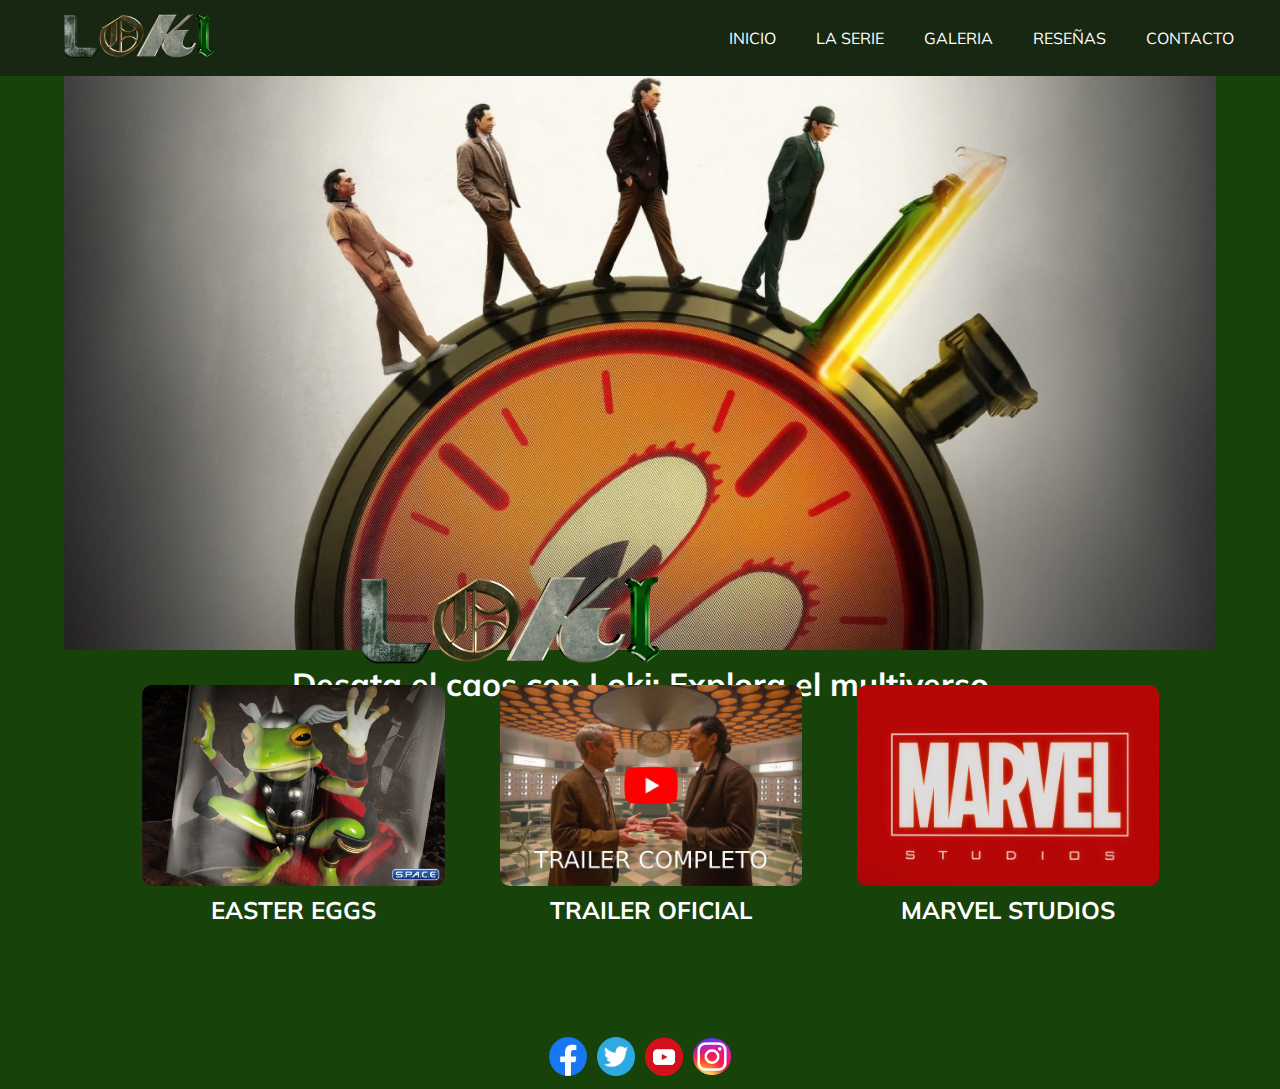
==== index.html @ 71df481e "loki pagina" ====
<!DOCTYPE html>
<html lang="es">
    <head>
        <meta charset="UTF-8">
        <meta name="viewport" content="width=device-width, initial-scale=1.0">
        <link rel="stylesheet" href="css/estilos.css">
        <title> Loki - La serie. </title>
    </head>
    <body>
        <header>
            <div>
                <a href="index.html"><img src="imagenes/galeria/logo loki.png" alt="Logo Loki"></a>
            </div>
            <a href="javascript:void(0);" class="icon" onclick="myFunction()"><i class="fa fa-bars"></i></a>
            <nav id="menu_bar" class="">
                <ul class="horizontal">
                        <li><a href="index.html">INICIO</a></li>
                        <li>
                            <a href="#">LA SERIE</a>
                            <ul class="vertical">
                                <li><a href="personajes.html">PERSONAJES</a></li>
                                <li><a href="temporadas.html">TEMPORADAS</a></li>
                            </ul>
                        </li>       
                        <li><a href="galeria.html">GALERIA</a></li>
                        <li><a href="reseñas.html">RESEÑAS</a></li>
                        <li><a href="contacto.html">CONTACTO</a></li>
                </ul>
            </nav>  
        </header>
        <section>
            <article class="principal">
                <div>
                    <img id="logo" src="imagenes/galeria/logo loki.png" alt="Logo Loki">
                    <h1>Desata el caos con Loki: Explora el multiverso</h1>
                </div>
                </article>
            <article class="secundario">
                <div>
                    <img src="imagenes/galeria/throg.jpg" alt="Throg">
                    <h2>EASTER EGGS</h2>
                </div>
                <div>
                    <a href="https://www.youtube.com/watch?v=KcBStos46EM"><img src="imagenes/galeria/trailer.jpg" alt="Throg">
                    <h2>TRAILER OFICIAL</h2>
                    </a>
                </div>
                <div>
                    <a href="https://www.marvel.com/movies"><img src="imagenes/galeria/Marvel Studios.jpg" alt="MARVEL STUDIOS">
                    <h2>MARVEL STUDIOS</h2>
                    </a>
                </div>
            </article>        
        </section>
        <footer>
            <a href="#"><img src="imagenes/redes/facebook.png" alt="Facebook"></a>
            <a href="#"><img src="imagenes/redes/twitter.png" alt="Twitter"></a>
            <a href="#"><img src="imagenes/redes/youtube.png" alt="Youtube"></a>
            <a href="#"><img src="imagenes/redes/instagram.png" alt="Instagram"></a>
        </footer>
        <script type="text/javascript">
            function myFunction() {
              var x = document.getElementById("menu_bar");
              if (x.className === "") {
                x.className += "responsive";
              } else {
                x.className = "";
              }
            }
        </script>
    </body>     
</html>
---- css/estilos.css ----
@import url('https://fonts.googleapis.com/css?family=Muli&display=swap');
* {
	padding: 0px;
	margin: 0px;
	box-sizing: border-box;
}
body{
	color: black;
	font-family: 'Muli', sans-serif;
	
}
header{
	padding-top: 1%;
	padding-right: 2%;
	padding-bottom: 1%;
	padding-left: 5%;
	display: flex;
	justify-content: space-between;
	background-color: #172711;
	position: fixed;
	width: 100%;
	z-index: 20;
}

header div img {
	max-width: 50%;

}

.horizontal {
	list-style: none;
	display: flex;
	justify-content: space-around;
}

.horizontal > li > a{
	display: block;
	color: white;
	text-decoration: none;
	padding: 15px 20px;
}
.horizontal > li:hover{
	background-color: #174209;
}
.vertical {
	position: absolute;
	display: none;
	list-style: none;
	width: 200px;
	background-color: #174209;
}
.horizontal li:hover .vertical{
	display: block;
}
.vertical li:hover{
	background-color: black;
}
.vertical li a{
	display: block;
	color: white;
	padding: 15px 15px 15px 20px;
	text-decoration: none;
}

section  {
	
	background-color: #174209;
	padding-left: 5%;
	padding-right: 5%;
	padding-bottom: 5%;
	padding-top: 0%;
	width: 100%;
}


.principal{
	width: 100%;
	height: 650px;
	background-image: url(../imagenes/galeria/loki_minutes.jpg);
	background-size:cover;
	background-repeat: no-repeat;
	display: flex;
	justify-content:center;
	align-items: center;
	color: #ffffff;
	text-align: center;
}



.principal div #logo {

	display: flex;
	margin-top: 90%;
	margin-left: 10%;
	justify-content: center;
}


footer{
	display: flex;
	justify-content: center;
	align-items: center;
	height: 60px;
	background-color: #174209;

}
footer img{
	max-width: 3rem;
	width: 100%;
	height: auto;
	margin-right: .5%;
	padding: 10%;
	
}

.secundario{
	
	padding-left: 3%;
	padding-top: 3%;
	padding-bottom: 3%;
	padding-right: 3%;
	display: flex;
	justify-content: center;
}
.secundario div {
	display: inline;
	width: 33%;
	padding-left: 2%;
	text-align: center;
	
	}

.secundario div img {
	width: 90%;
	border-radius: 10px;
	
}

.secundario div a{
	color: white;
	text-decoration: none;
}
.secundario div h2 {
	margin: 5px;
	color: white;
}



* {
  box-sizing: border-box;
}

#titulopers {

  font-family: 'Muli', sans-serif;
  align-items: center;
  justify-content: center;
  margin: 0;
  background-color: #174209;
  text-align: center;
  color: #fff;
  padding-top: 8%;
  padding-bottom: 0%;
}
.cards {
  font-family: 'Muli', sans-serif;
  display: flex;
  align-items: center;
  justify-content: center;
  height: 100vh;
  overflow: hidden;
  margin: 0;
  background-color: #174209;
}

.container {
  display: flex;
  width: 90vw;
}

.panel {
  background-size: cover;
  background-position: center;
  background-repeat: no-repeat;
  height: 80vh;
  border-radius: 50px;
  color: #fff;
  cursor: pointer;
  flex: 0.5;
  margin: 10px;
  position: relative;
  -webkit-transition: all 700ms ease-in;
}

.panel h3 {
  font-size: 13px;
  position: absolute;
  bottom: 20px;
  left: 20px;
  margin: 0;
  opacity: 0;
}

.panel.active {
  flex: 5;
}

.panel.active h3 {
  opacity: 1;
  transition: opacity 0.3s ease-in 0.4s;
}

@media (max-width: 480px) {

header {
	position: sticky;
}
.container {
    width: 100vw;
  }
  header div, header a {
	flex: 1 0 50%;
}

header div img {
    max-width: 50%;
    padding-top: 2%;
}
header nav {
	flex-basis: 100%;

}

.icon {
	display: block;
	padding-right: 0.6rem;
	text-align: right;
}
nav ul {
	display: none;
}
nav.responsive ul {
	display: block;
}
nav.responsive ul li {
	display: block;
	text-align: center;
	padding: 0.5rem;
}
nav.responsive ul li a {
	padding-right: 0;
}
section{
	max-width: 480px;
	width: 100%;
	margin-left: auto;
	margin-right: auto;
}
.principal{
	height: 250px;
	padding: 10%;
}

.principal div{
	height: 598px;

}
.principal div img {
	height: 46px;
	padding-left: 19%;
}
.secundario{
	margin-top: 1%;
	display: block;
}
.secundario div{
	display: block;
	margin-right: auto;
	margin-left: auto;
	width: 90%;
	height: 253px;
	margin-top: 5%;
}
.secundario div a img{
	margin-bottom: 1rem;
}
h2{
	font-size: 1rem;
}
h4{
	font-size: 1rem;
}
footer{
	height: 80px;
	justify-content: center;
}
footer img{
	max-width: 3rem;
}
 
}
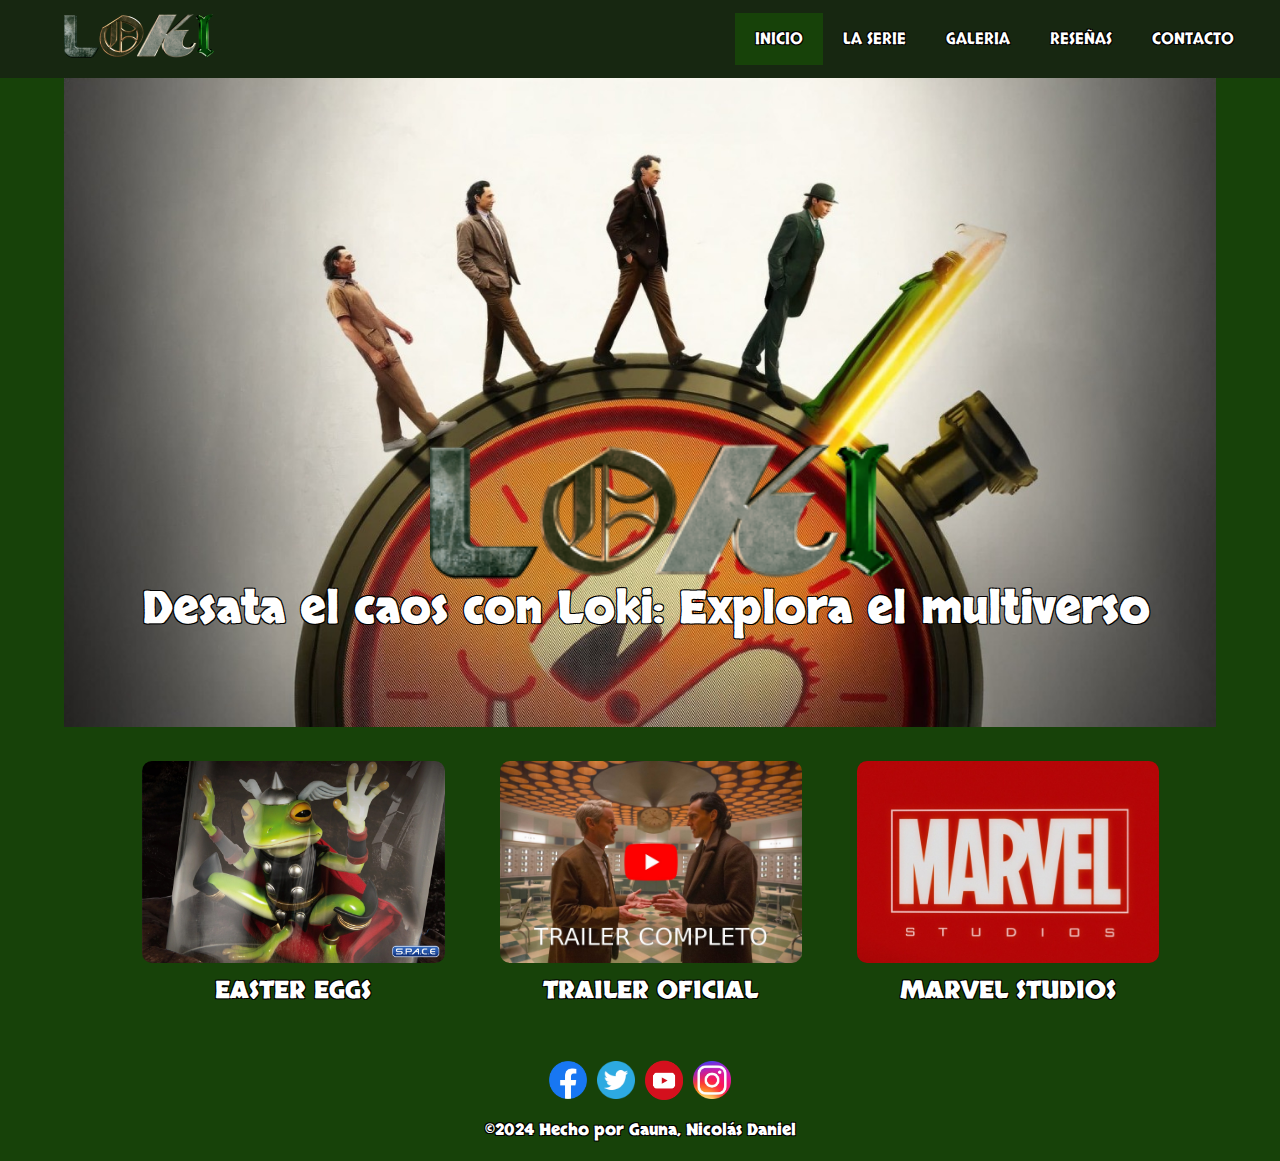
==== commit ffe2de21: "Galeria terminada, arreglo de footer" ====
--- a/index.html
+++ b/index.html
@@ -1,6 +1,9 @@
 <!DOCTYPE html>
 <html lang="es">
     <head>
+        <link rel="preconnect" href="https://fonts.googleapis.com">
+        <link rel="preconnect" href="https://fonts.gstatic.com" crossorigin>
+        <link href="https://fonts.googleapis.com/css2?family=Skranji:wght@400;700&display=swap" rel="stylesheet">
         <meta charset="UTF-8">
         <meta name="viewport" content="width=device-width, initial-scale=1.0">
         <link rel="stylesheet" href="css/estilos.css">
@@ -14,10 +17,11 @@
             <a href="javascript:void(0);" class="icon" onclick="myFunction()"><i class="fa fa-bars"></i></a>
             <nav id="menu_bar" class="">
                 <ul class="horizontal">
-                        <li><a href="index.html">INICIO</a></li>
+                        <li><a style="background-color: #174209" href="index.html">INICIO</a></li>
                         <li>
                             <a href="#">LA SERIE</a>
                             <ul class="vertical">
+                                <li><a href="historia.html">HISTORIA</a></li>
                                 <li><a href="personajes.html">PERSONAJES</a></li>
                                 <li><a href="temporadas.html">TEMPORADAS</a></li>
                             </ul>
@@ -26,13 +30,13 @@
                         <li><a href="reseñas.html">RESEÑAS</a></li>
                         <li><a href="contacto.html">CONTACTO</a></li>
                 </ul>
-            </nav>  
+              </nav>  
         </header>
         <section>
             <article class="principal">
                 <div>
                     <img id="logo" src="imagenes/galeria/logo loki.png" alt="Logo Loki">
-                    <h1>Desata el caos con Loki: Explora el multiverso</h1>
+                    <h1 id="tituloinicio">Desata el caos con Loki: Explora el multiverso</h1>
                 </div>
                 </article>
             <article class="secundario">
@@ -53,10 +57,15 @@
             </article>        
         </section>
         <footer>
-            <a href="#"><img src="imagenes/redes/facebook.png" alt="Facebook"></a>
-            <a href="#"><img src="imagenes/redes/twitter.png" alt="Twitter"></a>
-            <a href="#"><img src="imagenes/redes/youtube.png" alt="Youtube"></a>
-            <a href="#"><img src="imagenes/redes/instagram.png" alt="Instagram"></a>
+            <div class="redes">
+                <a href="#"><img src="imagenes/redes/facebook.png" alt="Facebook"></a>
+                <a href="#"><img src="imagenes/redes/twitter.png" alt="Twitter"></a>
+                <a href="#"><img src="imagenes/redes/youtube.png" alt="Youtube"></a>
+                <a href="#"><img src="imagenes/redes/instagram.png" alt="Instagram"></a>
+            </div>
+            <div class="copy">
+                <h4>©2024 Hecho por Gauna, Nicolás Daniel</h4>
+            </div>
         </footer>
         <script type="text/javascript">
             function myFunction() {
--- a/css/estilos.css
+++ b/css/estilos.css
@@ -1,15 +1,22 @@
 
 @import url('https://fonts.googleapis.com/css?family=Muli&display=swap');
+@import url('https://fonts.googleapis.com/css2?family=Skranji:wght@400;700&display=swap');
 * {
 	padding: 0px;
 	margin: 0px;
 	box-sizing: border-box;
 }
 body{
-	color: black;
-	font-family: 'Muli', sans-serif;
-	
-}
+	
+	font-family: "Skranji", system-ui;
+	text-shadow: 
+        -1px -1px 0 #000,  
+         1px -1px 0 #000,
+        -1px  1px 0 #000,
+         1px  1px 0 #000; /* Sombra negra */
+	background-color: #174209;
+	
+	}
 header{
 	padding-top: 1%;
 	padding-right: 2%;
@@ -48,13 +55,13 @@
 	display: none;
 	list-style: none;
 	width: 200px;
-	background-color: #174209;
+	background-color: black;
 }
 .horizontal li:hover .vertical{
 	display: block;
 }
 .vertical li:hover{
-	background-color: black;
+	background-color:#174209;
 }
 .vertical li a{
 	display: block;
@@ -69,8 +76,9 @@
 	padding-left: 5%;
 	padding-right: 5%;
 	padding-bottom: 5%;
-	padding-top: 0%;
-	width: 100%;
+	padding-top: 6%;
+	width: 100%;
+	height: 1060px;
 }
 
 
@@ -87,22 +95,28 @@
 	text-align: center;
 }
 
-
+.principal div{
+	width: 100%;
+	padding: 2%;
+}
 
 .principal div #logo {
-
-	display: flex;
-	margin-top: 90%;
-	margin-left: 10%;
-	justify-content: center;
+	
+	display: flex;
+    margin-top: 70%;
+    margin-bottom: -3%;
+    margin-left: 31%;
+    justify-content: center;
+    height: 139px;
 }
 
 
 footer{
-	display: flex;
-	justify-content: center;
-	align-items: center;
-	height: 60px;
+	display: contents;
+    align-items: start;
+    justify-content: center;
+    height: 350px;
+    width: 100%;
 	background-color: #174209;
 
 }
@@ -112,6 +126,26 @@
 	height: auto;
 	margin-right: .5%;
 	padding: 10%;
+}
+
+footer .redes{
+
+	display: flex;
+    justify-content: center;
+    align-items: center;
+    height: 46px;
+	background-color: #174209;
+	
+}
+
+footer .copy{
+
+	display: flex;
+    align-items: center;
+    justify-content: center;
+    height: 3rem;
+	background-color:#174209;
+	color: #fff;
 	
 }
 
@@ -155,18 +189,18 @@
 
 #titulopers {
 
-  font-family: 'Muli', sans-serif;
+  font-family: "Skranji", system-ui;
   align-items: center;
   justify-content: center;
   margin: 0;
   background-color: #174209;
   text-align: center;
   color: #fff;
-  padding-top: 8%;
+  padding-top: 5%;
   padding-bottom: 0%;
 }
 .cards {
-  font-family: 'Muli', sans-serif;
+  font-family: "Skranji", system-ui;
   display: flex;
   align-items: center;
   justify-content: center;
@@ -213,6 +247,44 @@
   transition: opacity 0.3s ease-in 0.4s;
 }
 
+.galeria{
+
+	
+	background-color: #172711;
+	margin-top: 3%;
+	display: grid;
+	grid-template-columns: repeat(4, 1fr);
+	gap: 1em;
+	padding: 1em;
+	border-radius: 10px;
+
+}
+
+.example-image-link img {
+
+	width: 100%;
+	border-radius: 10px;
+	height: 150px;
+}
+
+h1 {
+	font-family: "Skranji", system-ui;
+	align-items: center;
+	justify-content: center;
+	margin: 0;
+	text-align: center;
+	color: #fff;
+	padding-top: 3%;
+	padding-bottom: 0%;
+	font-size: 34px;
+}
+
+#tituloinicio {
+
+	padding-left: 1%;
+    font-size: 45px;
+    padding-bottom: 45%;
+}
 @media (max-width: 480px) {
 
 header {
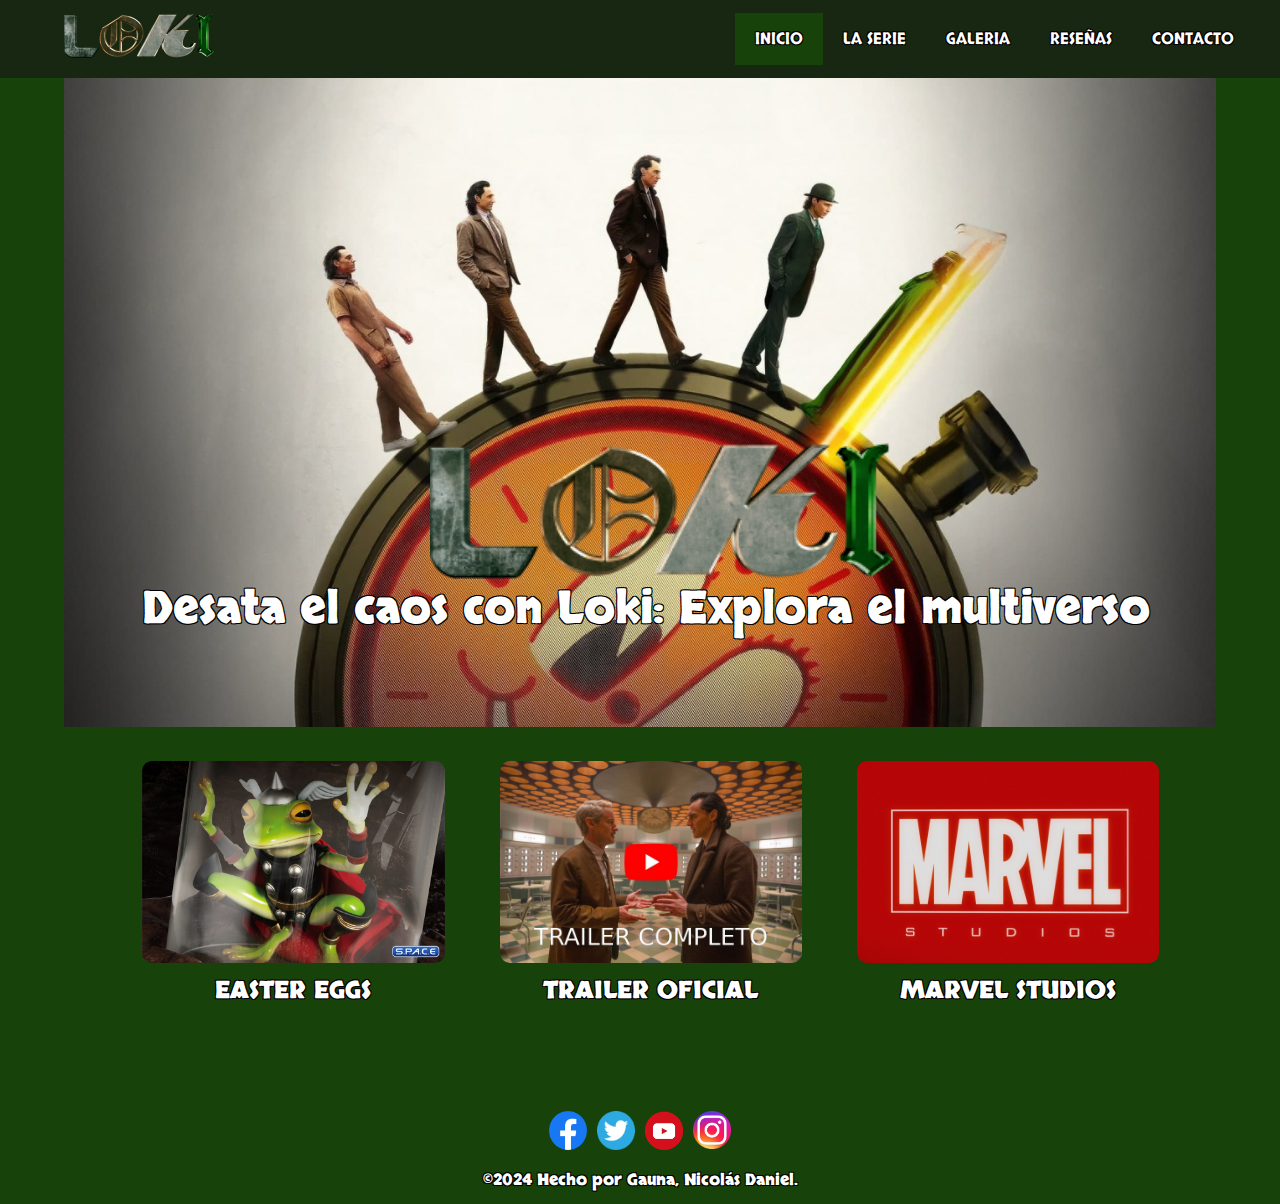
==== commit 2321ac26: "pagina historia" ====
--- a/index.html
+++ b/index.html
@@ -64,7 +64,7 @@
                 <a href="#"><img src="imagenes/redes/instagram.png" alt="Instagram"></a>
             </div>
             <div class="copy">
-                <h4>©2024 Hecho por Gauna, Nicolás Daniel</h4>
+                <h4>©2024 Hecho por Gauna, Nicolás Daniel.</h4>
             </div>
         </footer>
         <script type="text/javascript">
--- a/css/estilos.css
+++ b/css/estilos.css
@@ -15,7 +15,7 @@
         -1px  1px 0 #000,
          1px  1px 0 #000; /* Sombra negra */
 	background-color: #174209;
-	
+	color: #fff;
 	}
 header{
 	padding-top: 1%;
@@ -78,7 +78,7 @@
 	padding-bottom: 5%;
 	padding-top: 6%;
 	width: 100%;
-	height: 1060px;
+	
 }
 
 
@@ -128,6 +128,9 @@
 	padding: 10%;
 }
 
+footer img:hover {
+	transform: scale(1.05);
+}
 footer .redes{
 
 	display: flex;
@@ -172,6 +175,10 @@
 	
 }
 
+.secundario div img:hover{
+	transform: scale(1.05);
+}
+
 .secundario div a{
 	color: white;
 	text-decoration: none;
@@ -181,8 +188,20 @@
 	color: white;
 }
 
-
-
+.secundario div.parrafo {
+	display: inline;
+	width: 50%;
+	padding-left: 2%;
+	text-align:justify;
+	
+	}
+.secundario div.imaghist {
+	display: inline;
+	width: 50%;
+	padding-left: 2%;
+	text-align: center;
+	
+	}
 * {
   box-sizing: border-box;
 }
@@ -208,6 +227,7 @@
   overflow: hidden;
   margin: 0;
   background-color: #174209;
+  padding-top: 0%;
 }
 
 .container {
@@ -267,6 +287,11 @@
 	height: 150px;
 }
 
+.example-image-link:hover {
+
+	transform: scale(1.05);
+}
+
 h1 {
 	font-family: "Skranji", system-ui;
 	align-items: center;
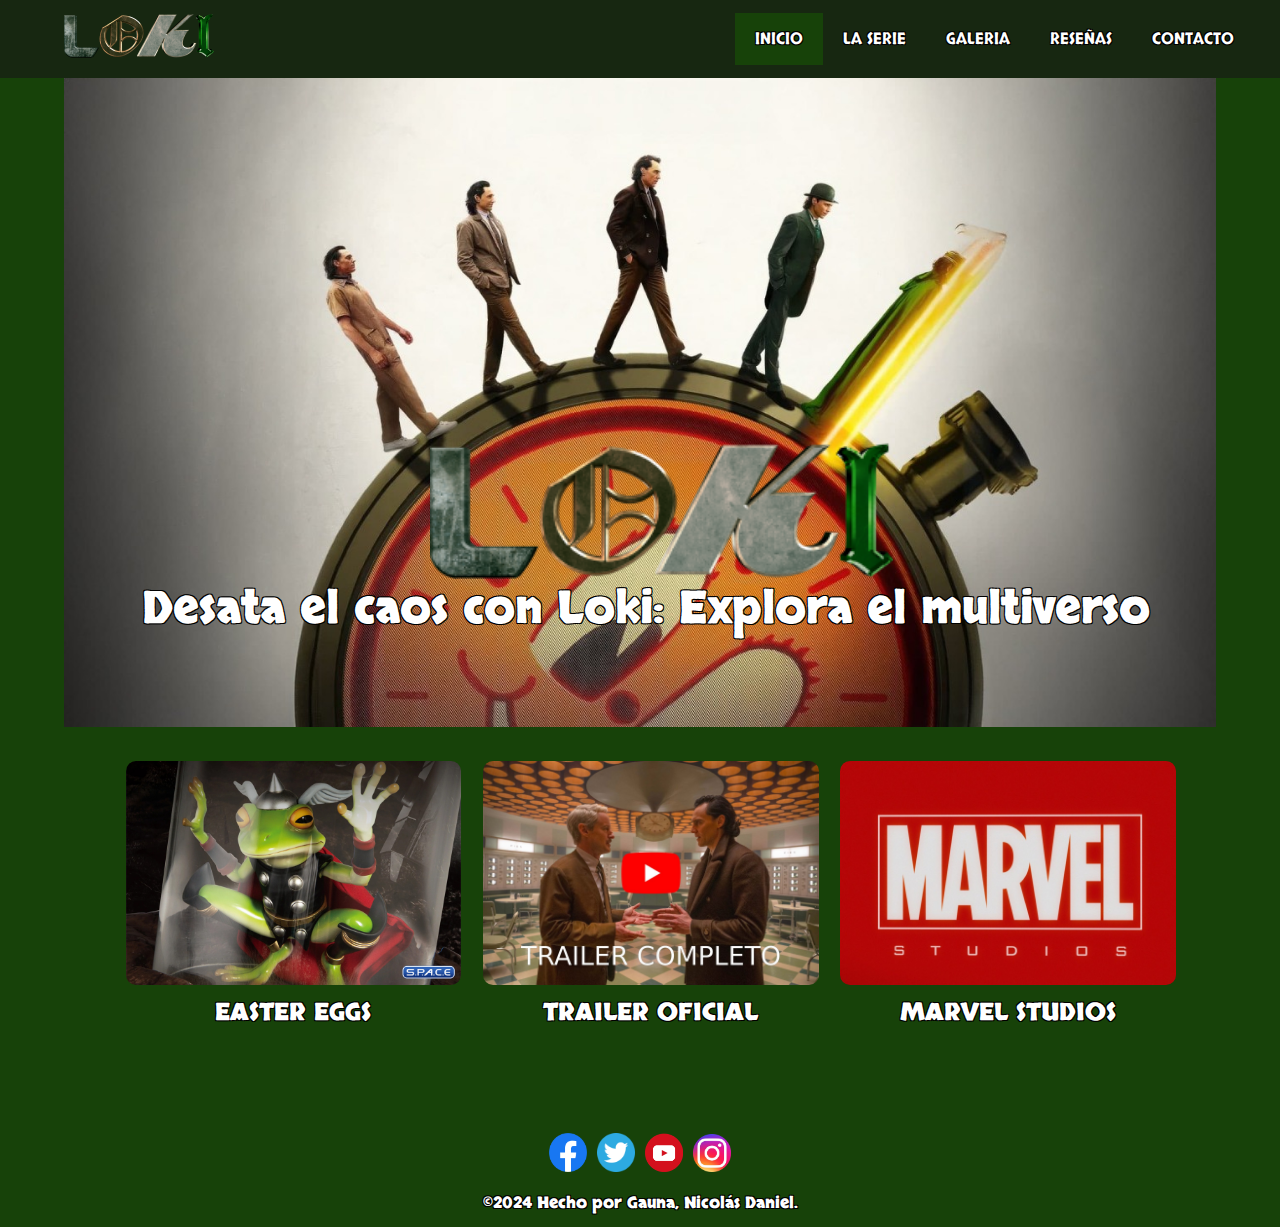
==== commit e50d127f: "Desktop version 90%" ====
--- a/index.html
+++ b/index.html
@@ -40,16 +40,16 @@
                 </div>
                 </article>
             <article class="secundario">
-                <div>
+                <div class="div_inicio">
                     <img src="imagenes/galeria/throg.jpg" alt="Throg">
                     <h2>EASTER EGGS</h2>
                 </div>
-                <div>
+                <div class="div_inicio">
                     <a href="https://www.youtube.com/watch?v=KcBStos46EM"><img src="imagenes/galeria/trailer.jpg" alt="Throg">
                     <h2>TRAILER OFICIAL</h2>
                     </a>
                 </div>
-                <div>
+                <div class="div_inicio">
                     <a href="https://www.marvel.com/movies"><img src="imagenes/galeria/Marvel Studios.jpg" alt="MARVEL STUDIOS">
                     <h2>MARVEL STUDIOS</h2>
                     </a>
@@ -58,10 +58,10 @@
         </section>
         <footer>
             <div class="redes">
-                <a href="#"><img src="imagenes/redes/facebook.png" alt="Facebook"></a>
-                <a href="#"><img src="imagenes/redes/twitter.png" alt="Twitter"></a>
-                <a href="#"><img src="imagenes/redes/youtube.png" alt="Youtube"></a>
-                <a href="#"><img src="imagenes/redes/instagram.png" alt="Instagram"></a>
+                <a href="https://www.facebook.com/lokiofficial/"><img src="imagenes/redes/facebook.png" alt="Facebook"></a>
+                <a href="https://x.com/lokiofficial?lang=es"><img src="imagenes/redes/twitter.png" alt="Twitter"></a>
+                <a href="https://www.youtube.com/@MarvelLatino"><img src="imagenes/redes/youtube.png" alt="Youtube"></a>
+                <a href="https://www.instagram.com/officialloki/?hl=es"><img src="imagenes/redes/instagram.png" alt="Instagram"></a>
             </div>
             <div class="copy">
                 <h4>©2024 Hecho por Gauna, Nicolás Daniel.</h4>
--- a/css/estilos.css
+++ b/css/estilos.css
@@ -162,7 +162,7 @@
 	justify-content: center;
 }
 .secundario div {
-	display: inline;
+	display: block;
 	width: 33%;
 	padding-left: 2%;
 	text-align: center;
@@ -170,12 +170,12 @@
 	}
 
 .secundario div img {
-	width: 90%;
+	width: 100%;
 	border-radius: 10px;
 	
 }
 
-.secundario div img:hover{
+.secundario div.div_inicio:hover{
 	transform: scale(1.05);
 }
 
@@ -194,14 +194,36 @@
 	padding-left: 2%;
 	text-align:justify;
 	
-	}
+}
 .secundario div.imaghist {
 	display: inline;
 	width: 50%;
 	padding-left: 2%;
 	text-align: center;
-	
-	}
+}
+
+.secundario div.parrafotemp {
+	display: block;
+	width: 100%;
+	padding-left: 2%;
+	text-align:justify;
+	
+}
+.secundario div.imagtemp {
+	display: block;
+	width: 100%;
+	padding-left: 2%;
+	text-align: center;
+}
+
+
+.secundario div.div_form {
+	display: inline;
+	width: 50%;
+	padding-left: 2%;
+	
+}
+
 * {
   box-sizing: border-box;
 }
@@ -215,7 +237,7 @@
   background-color: #174209;
   text-align: center;
   color: #fff;
-  padding-top: 5%;
+  padding-top: 5.5%;
   padding-bottom: 0%;
 }
 .cards {
@@ -280,6 +302,22 @@
 
 }
 
+.reseñas p{
+	background-color: #172711;
+	border-radius: 10px;
+	text-align: center;
+	font-style: oblique;
+}
+
+.reseñas {
+
+	margin-top: 2%;
+	display: grid;
+	grid-template-columns: repeat(3, 1fr);
+	gap: 1em;
+	padding: 1em;
+	border-radius: 10px;
+}
 .example-image-link img {
 
 	width: 100%;
@@ -310,6 +348,83 @@
     font-size: 45px;
     padding-bottom: 45%;
 }
+/* aca empieza lo del form*/
+div.form {
+	display: block;
+}
+.form{
+	
+	width:100%;
+	height:606px;
+	background:#e6e6e6;
+	border-radius:8px;
+	box-shadow:0 0 40px -10px #000;
+	margin:0;
+	padding:87px 30px;
+	box-sizing:border-box;
+	font-family:"Skranji", system-ui;
+	font-size: 14px;
+	position:relative
+}
+
+input{
+	width:100%;
+	margin-top: 30px;
+	padding:10px;
+	box-sizing:border-box;
+	background:none;
+	outline:none;
+	resize:none;
+	border:0;
+	transition:all .3s;
+	border-bottom:2px solid #bebed2;
+	font-family: "Skranji", system-ui;
+}
+
+input:focus{
+	border-bottom:2px solid #78788c
+}
+
+button{
+	padding:8px 12px;
+	margin:50px 0 0;
+	border:2px solid #78788c;
+	background:0;color:#5a5a6e;
+	cursor:pointer;
+	transition:all .3s;
+	font-family: "Skranji", system-ui;
+}
+
+button:hover{
+	background:#78788c;
+	color:#fff;
+}
+
+div.pie_contacto{
+	position:absolute;
+	bottom:-15px;
+	right:9%;
+	background:#50505a;
+	color:#fff;
+	width:420px;
+	padding:16px 4px 16px 0;
+	border-radius:6px;
+	box-shadow:10px 10px 40px -14px #000;
+}
+
+div.pie_contacto span{
+	margin:0 5px 0 15px;
+}
+/*aca termina lo del form*/
+
+.secundario div.imgcont {
+
+	display: inline;
+    width: 50%;
+    padding-left: 2%;
+    text-align: center;
+}
+
 @media (max-width: 480px) {
 
 header {
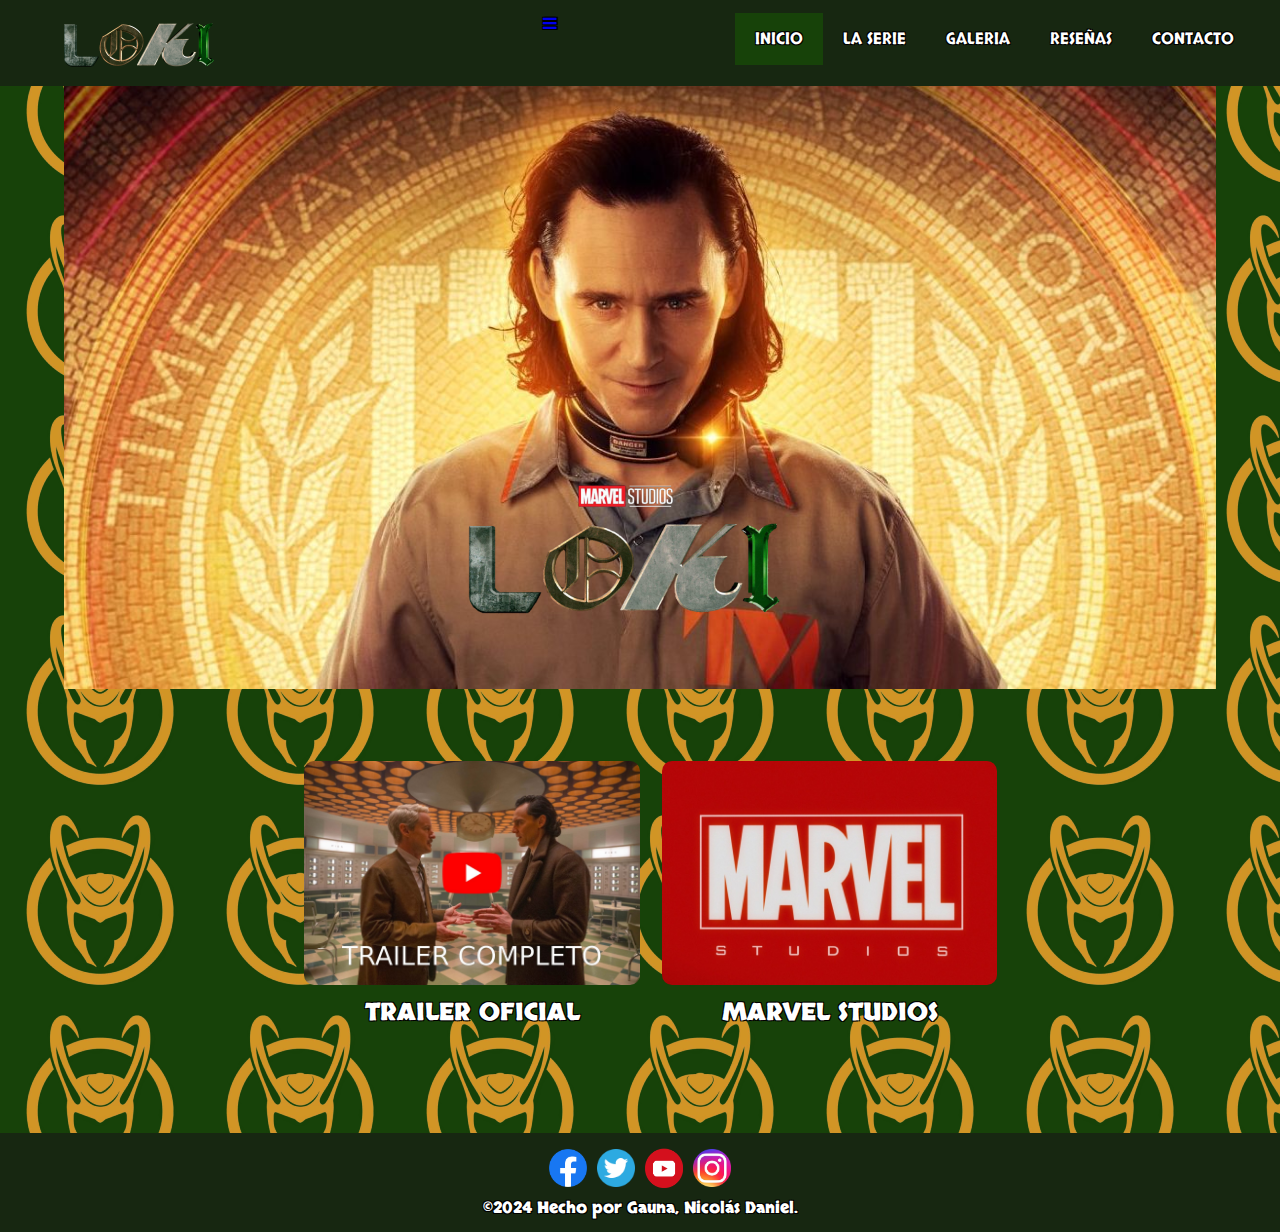
==== commit a88c0a9b: "Un poco de todo" ====
--- a/index.html
+++ b/index.html
@@ -4,6 +4,7 @@
         <link rel="preconnect" href="https://fonts.googleapis.com">
         <link rel="preconnect" href="https://fonts.gstatic.com" crossorigin>
         <link href="https://fonts.googleapis.com/css2?family=Skranji:wght@400;700&display=swap" rel="stylesheet">
+        <link rel="stylesheet" href="https://cdnjs.cloudflare.com/ajax/libs/font-awesome/4.7.0/css/font-awesome.min.css">
         <meta charset="UTF-8">
         <meta name="viewport" content="width=device-width, initial-scale=1.0">
         <link rel="stylesheet" href="css/estilos.css">
@@ -35,22 +36,19 @@
         <section>
             <article class="principal">
                 <div>
-                    <img id="logo" src="imagenes/galeria/logo loki.png" alt="Logo Loki">
+                    <img id="logo" src="imagenes/galeria/loki_logo.png" alt="Logo Loki">
                     <h1 id="tituloinicio">Desata el caos con Loki: Explora el multiverso</h1>
                 </div>
                 </article>
             <article class="secundario">
+                
                 <div class="div_inicio">
-                    <img src="imagenes/galeria/throg.jpg" alt="Throg">
-                    <h2>EASTER EGGS</h2>
-                </div>
-                <div class="div_inicio">
-                    <a href="https://www.youtube.com/watch?v=KcBStos46EM"><img src="imagenes/galeria/trailer.jpg" alt="Throg">
+                    <a href="https://www.youtube.com/watch?v=KcBStos46EM" target="_blank"><img src="imagenes/galeria/trailer.jpg" alt="Throg">
                     <h2>TRAILER OFICIAL</h2>
                     </a>
                 </div>
                 <div class="div_inicio">
-                    <a href="https://www.marvel.com/movies"><img src="imagenes/galeria/Marvel Studios.jpg" alt="MARVEL STUDIOS">
+                    <a href="https://www.marvel.com/movies" target="_blank"><img src="imagenes/galeria/Marvel Studios.jpg" alt="MARVEL STUDIOS">
                     <h2>MARVEL STUDIOS</h2>
                     </a>
                 </div>
@@ -58,10 +56,10 @@
         </section>
         <footer>
             <div class="redes">
-                <a href="https://www.facebook.com/lokiofficial/"><img src="imagenes/redes/facebook.png" alt="Facebook"></a>
-                <a href="https://x.com/lokiofficial?lang=es"><img src="imagenes/redes/twitter.png" alt="Twitter"></a>
-                <a href="https://www.youtube.com/@MarvelLatino"><img src="imagenes/redes/youtube.png" alt="Youtube"></a>
-                <a href="https://www.instagram.com/officialloki/?hl=es"><img src="imagenes/redes/instagram.png" alt="Instagram"></a>
+                <a href="https://www.facebook.com/lokiofficial/" target="_blank"><img src="imagenes/redes/facebook.png" alt="Facebook"></a>
+                <a href="https://x.com/lokiofficial?lang=es" target="_blank"><img src="imagenes/redes/twitter.png" alt="Twitter"></a>
+                <a href="https://www.youtube.com/@MarvelLatino" target="_blank"><img src="imagenes/redes/youtube.png" alt="Youtube"></a>
+                <a href="https://www.instagram.com/officialloki/?hl=es" target="_blank"><img src="imagenes/redes/instagram.png" alt="Instagram"></a>
             </div>
             <div class="copy">
                 <h4>©2024 Hecho por Gauna, Nicolás Daniel.</h4>
--- a/css/estilos.css
+++ b/css/estilos.css
@@ -16,6 +16,7 @@
          1px  1px 0 #000; /* Sombra negra */
 	background-color: #174209;
 	color: #fff;
+	
 	}
 header{
 	padding-top: 1%;
@@ -32,6 +33,7 @@
 
 header div img {
 	max-width: 50%;
+	padding-top: 3%;
 
 }
 
@@ -78,6 +80,8 @@
 	padding-bottom: 5%;
 	padding-top: 6%;
 	width: 100%;
+	background-image: url(../imagenes/galeria/logo_casco_fondo1.png);
+	background-repeat: repeat;
 	
 }
 
@@ -85,9 +89,9 @@
 .principal{
 	width: 100%;
 	height: 650px;
-	background-image: url(../imagenes/galeria/loki_minutes.jpg);
-	background-size:cover;
-	background-repeat: no-repeat;
+	background-image: url(../imagenes/galeria/loki1_.jpg);
+	background-repeat:no-repeat;
+	background-size: contain;
 	display: flex;
 	justify-content:center;
 	align-items: center;
@@ -103,11 +107,11 @@
 .principal div #logo {
 	
 	display: flex;
-    margin-top: 70%;
-    margin-bottom: -3%;
-    margin-left: 31%;
+    margin-top: 30%;
+    margin-bottom: 0%;
+    margin-left: 7%;
     justify-content: center;
-    height: 139px;
+    height: 516px;
 }
 
 
@@ -137,7 +141,9 @@
     justify-content: center;
     align-items: center;
     height: 46px;
-	background-color: #174209;
+	background-color: #172711;
+	padding-top: 3%;
+	padding-bottom: 1%;
 	
 }
 
@@ -147,7 +153,7 @@
     align-items: center;
     justify-content: center;
     height: 3rem;
-	background-color:#174209;
+	background-color:#172711;
 	color: #fff;
 	
 }
@@ -195,6 +201,13 @@
 	text-align:justify;
 	
 }
+
+div.contenedor{
+	background-color: #172711;
+	margin: 20px;
+	border-radius: 10px;
+	padding-right: 27px;
+}
 .secundario div.imaghist {
 	display: inline;
 	width: 50%;
@@ -228,28 +241,19 @@
   box-sizing: border-box;
 }
 
-#titulopers {
-
+.cards {
   font-family: "Skranji", system-ui;
+  display: block;
   align-items: center;
   justify-content: center;
-  margin: 0;
-  background-color: #174209;
-  text-align: center;
-  color: #fff;
-  padding-top: 5.5%;
-  padding-bottom: 0%;
-}
-.cards {
-  font-family: "Skranji", system-ui;
-  display: flex;
-  align-items: center;
-  justify-content: center;
-  height: 100vh;
+  height: 83.5vh;
   overflow: hidden;
-  margin: 0;
-  background-color: #174209;
+  margin: -1%;
+  margin-left: -3px;
+  margin-top: 31px;
+  background-color: #172711;
   padding-top: 0%;
+  border-radius: 10px;
 }
 
 .container {
@@ -305,8 +309,9 @@
 .reseñas p{
 	background-color: #172711;
 	border-radius: 10px;
-	text-align: center;
+	text-align: justify;
 	font-style: oblique;
+	padding: 10px;
 }
 
 .reseñas {
@@ -318,9 +323,24 @@
 	padding: 1em;
 	border-radius: 10px;
 }
+
+div#cont_reseñas {
+	background-color: #172711;
+	border-radius: 10px;
+	align-items: center;
+	display: ruby;
+	padding-top: 20px;
+}
+
+div#cont_reseñas img {
+	
+	height: 100px;
+	align-items: center;
+	
+}
 .example-image-link img {
 
-	width: 100%;
+	width: 260px;
 	border-radius: 10px;
 	height: 150px;
 }
@@ -347,6 +367,7 @@
 	padding-left: 1%;
     font-size: 45px;
     padding-bottom: 45%;
+	display: none;
 }
 /* aca empieza lo del form*/
 div.form {
@@ -356,7 +377,7 @@
 	
 	width:100%;
 	height:606px;
-	background:#e6e6e6;
+	background:#172711;
 	border-radius:8px;
 	box-shadow:0 0 40px -10px #000;
 	margin:0;
@@ -389,10 +410,12 @@
 	padding:8px 12px;
 	margin:50px 0 0;
 	border:2px solid #78788c;
-	background:0;color:#5a5a6e;
+	background:0;
+	color:white;
 	cursor:pointer;
 	transition:all .3s;
 	font-family: "Skranji", system-ui;
+	background-color: #174209;
 }
 
 button:hover{
@@ -404,7 +427,7 @@
 	position:absolute;
 	bottom:-15px;
 	right:9%;
-	background:#50505a;
+	background:#174209;
 	color:#fff;
 	width:420px;
 	padding:16px 4px 16px 0;
@@ -426,6 +449,11 @@
 }
 
 @media (max-width: 480px) {
+	
+.reseñas {
+	grid-template-columns: repeat(1, 1fr);
+}
+
 
 header {
 	position: sticky;
@@ -443,6 +471,7 @@
 }
 header nav {
 	flex-basis: 100%;
+	
 
 }
 
@@ -512,5 +541,5 @@
 footer img{
 	max-width: 3rem;
 }
- 
-}
+
+}
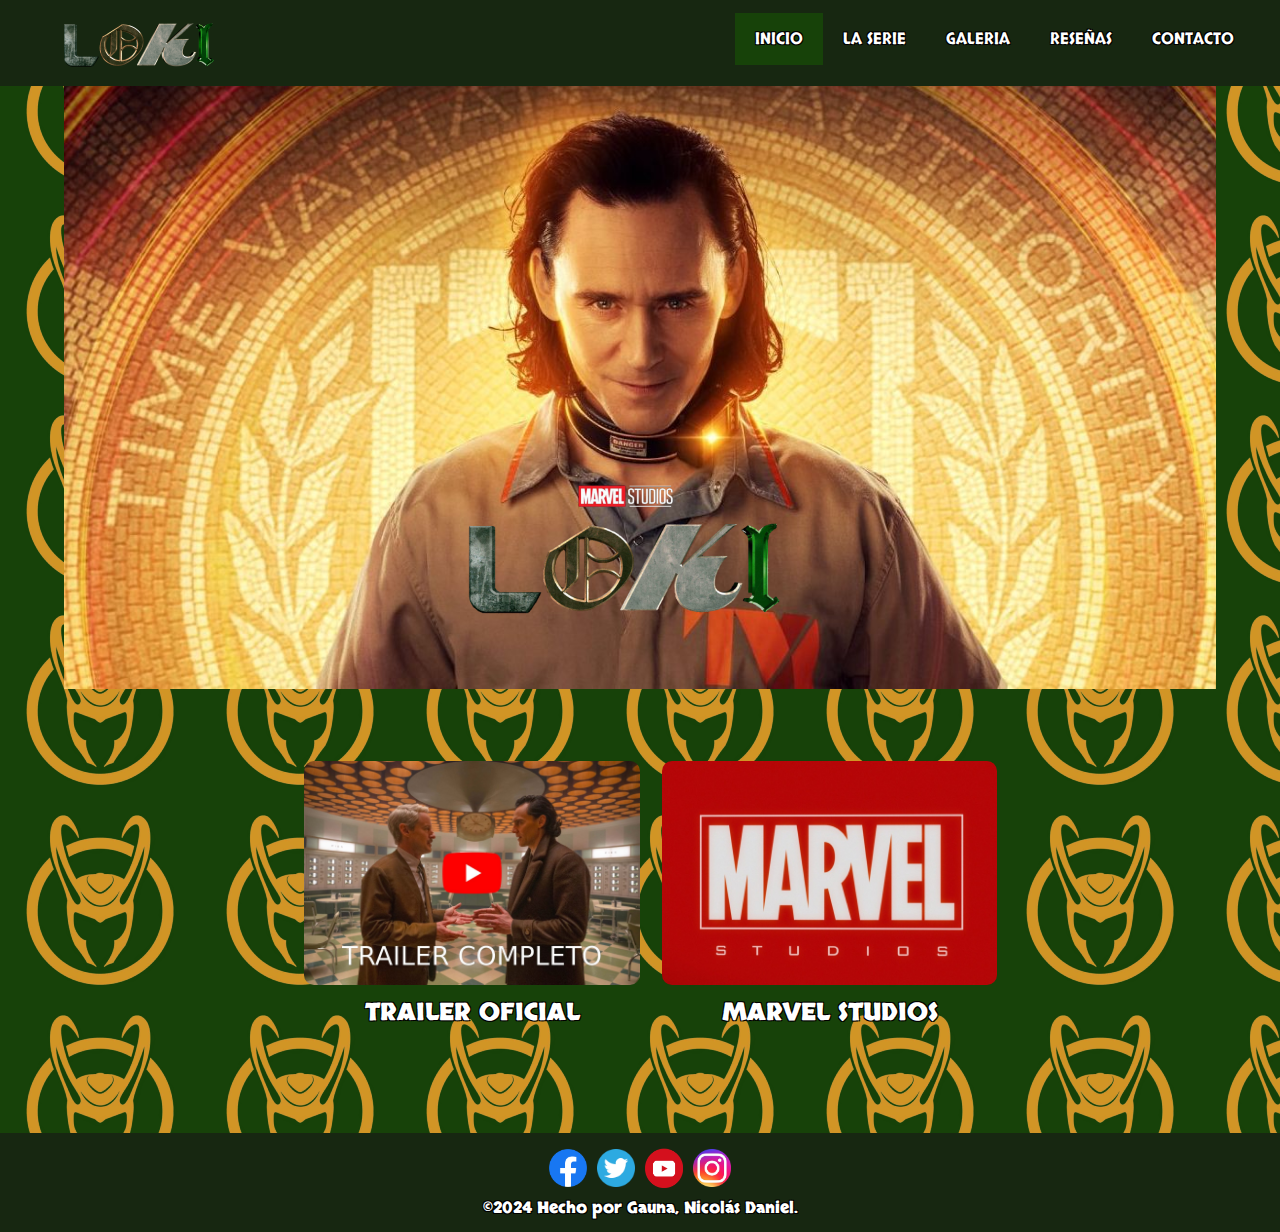
==== commit 84e5a3b7: "retoque" ====
--- a/index.html
+++ b/index.html
@@ -4,7 +4,7 @@
         <link rel="preconnect" href="https://fonts.googleapis.com">
         <link rel="preconnect" href="https://fonts.gstatic.com" crossorigin>
         <link href="https://fonts.googleapis.com/css2?family=Skranji:wght@400;700&display=swap" rel="stylesheet">
-        <link rel="stylesheet" href="https://cdnjs.cloudflare.com/ajax/libs/font-awesome/4.7.0/css/font-awesome.min.css">
+        
         <meta charset="UTF-8">
         <meta name="viewport" content="width=device-width, initial-scale=1.0">
         <link rel="stylesheet" href="css/estilos.css">
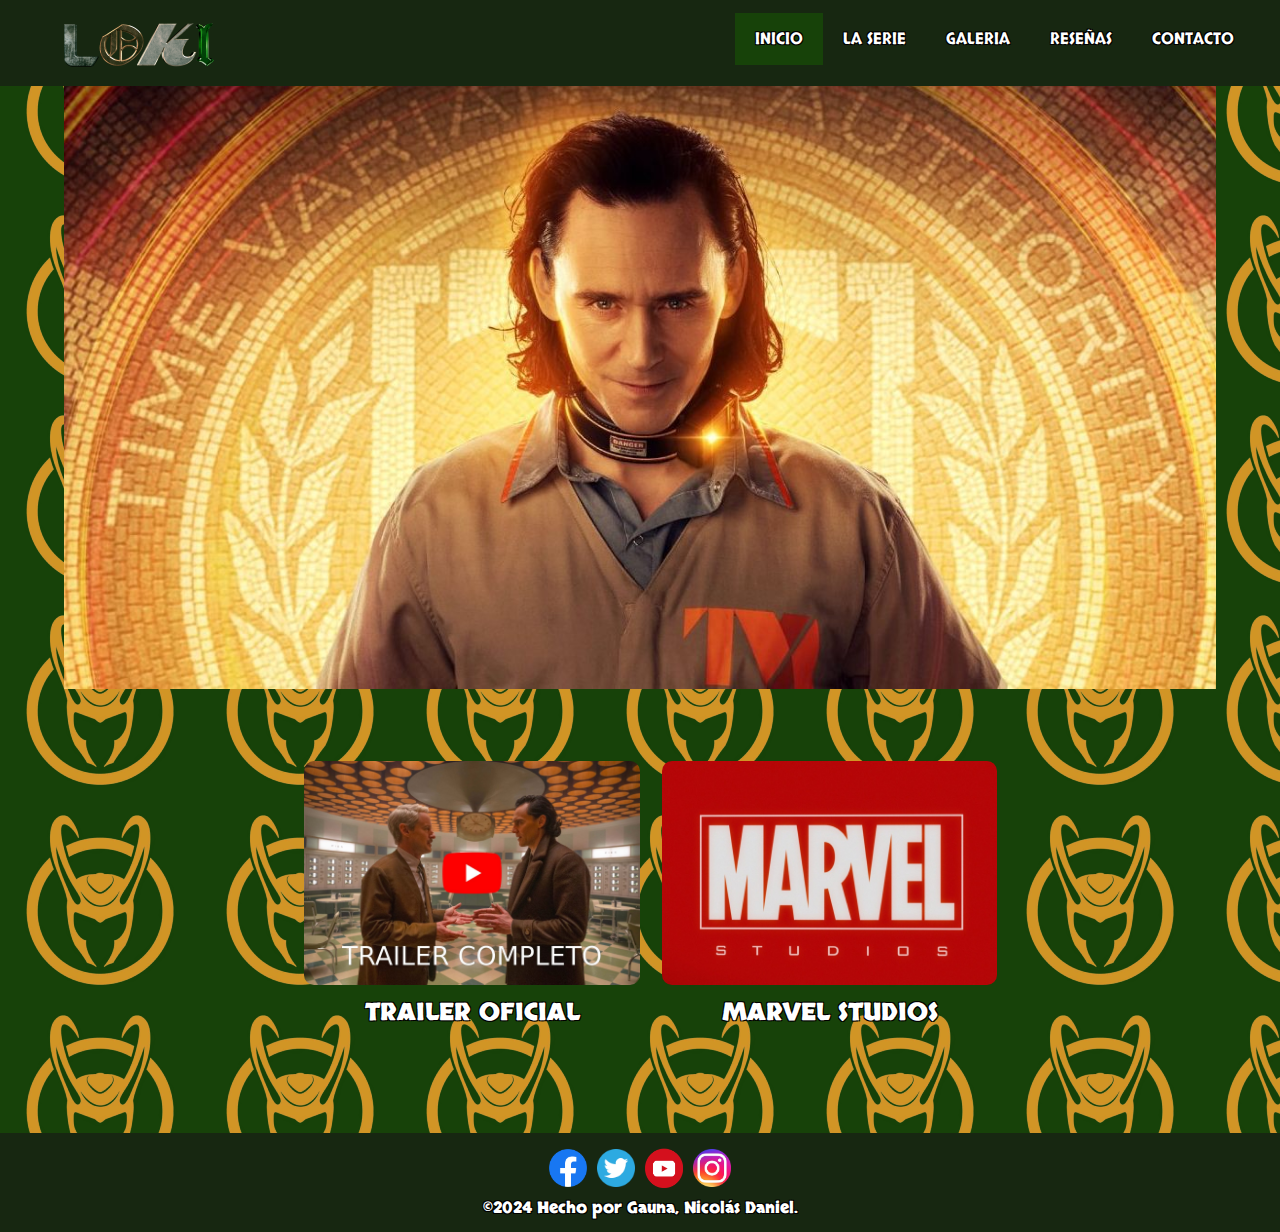
==== commit 0783dd30: "parte responsive" ====
--- a/index.html
+++ b/index.html
@@ -1,14 +1,14 @@
 <!DOCTYPE html>
 <html lang="es">
     <head>
-        <link rel="preconnect" href="https://fonts.googleapis.com">
-        <link rel="preconnect" href="https://fonts.gstatic.com" crossorigin>
         <link href="https://fonts.googleapis.com/css2?family=Skranji:wght@400;700&display=swap" rel="stylesheet">
-        
         <meta charset="UTF-8">
+        <meta http-equiv="X-UA-Compatible" content="IE=edge">
         <meta name="viewport" content="width=device-width, initial-scale=1.0">
+        <link rel="stylesheet" href="https://cdnjs.cloudflare.com/ajax/libs/font-awesome/4.7.0/css/font-awesome.min.css">
         <link rel="stylesheet" href="css/estilos.css">
         <title> Loki - La serie. </title>
+        
     </head>
     <body>
         <header>
@@ -36,7 +36,7 @@
         <section>
             <article class="principal">
                 <div>
-                    <img id="logo" src="imagenes/galeria/loki_logo.png" alt="Logo Loki">
+                    
                     <h1 id="tituloinicio">Desata el caos con Loki: Explora el multiverso</h1>
                 </div>
                 </article>
--- a/css/estilos.css
+++ b/css/estilos.css
@@ -24,6 +24,7 @@
 	padding-bottom: 1%;
 	padding-left: 5%;
 	display: flex;
+	flex-wrap: wrap;
 	justify-content: space-between;
 	background-color: #172711;
 	position: fixed;
@@ -448,98 +449,170 @@
     text-align: center;
 }
 
+.icon {
+	color: white;
+	display: none;
+}
+
 @media (max-width: 480px) {
-	
-.reseñas {
-	grid-template-columns: repeat(1, 1fr);
-}
-
-
-header {
-	position: sticky;
-}
-.container {
-    width: 100vw;
-  }
-  header div, header a {
-	flex: 1 0 50%;
-}
-
-header div img {
-    max-width: 50%;
-    padding-top: 2%;
-}
-header nav {
-	flex-basis: 100%;
-	
-
-}
-
-.icon {
-	display: block;
-	padding-right: 0.6rem;
-	text-align: right;
-}
-nav ul {
-	display: none;
-}
-nav.responsive ul {
-	display: block;
-}
-nav.responsive ul li {
-	display: block;
-	text-align: center;
-	padding: 0.5rem;
-}
-nav.responsive ul li a {
-	padding-right: 0;
-}
-section{
-	max-width: 480px;
-	width: 100%;
-	margin-left: auto;
-	margin-right: auto;
-}
-.principal{
-	height: 250px;
-	padding: 10%;
-}
-
-.principal div{
-	height: 598px;
-
-}
-.principal div img {
-	height: 46px;
-	padding-left: 19%;
-}
-.secundario{
-	margin-top: 1%;
-	display: block;
-}
-.secundario div{
-	display: block;
-	margin-right: auto;
-	margin-left: auto;
-	width: 90%;
-	height: 253px;
-	margin-top: 5%;
-}
-.secundario div a img{
-	margin-bottom: 1rem;
-}
-h2{
-	font-size: 1rem;
-}
-h4{
-	font-size: 1rem;
-}
-footer{
-	height: 80px;
-	justify-content: center;
-}
-footer img{
-	max-width: 3rem;
-}
-
-}
+
+    .reseñas {
+        grid-template-columns: repeat(1, 1fr);
+    }
+
+    header {
+        position: sticky;
+    }
+    .container {
+        width: 100vw;
+    }
+    header div, header a {
+        flex: 1 0 50%;
+    }
+
+    header div img {
+        max-width: 50%;
+        padding-top: 2%;
+    }
+    header nav {
+        flex-basis: 100%;
+        display: none;
+    }
+
+    nav#menu_bar.responsive {
+        display: block;
+    }
+
+    .icon {
+        display: block;
+        padding-right: 0.6rem;
+        text-align: right;
+    }
+    nav ul {
+        display: none;
+    }
+    nav.responsive ul {
+        display: block;
+    }
+    nav.responsive ul > li {
+        display: block;
+        text-align: center;
+        padding: 0.5rem;
+    }
+    nav.responsive ul li a {
+        padding-right: 0;
+    }
+    section {
+        max-width: 480px;
+        width: 100%;
+        margin-left: auto;
+        margin-right: auto;
+    }
+    .principal {
+        height: 250px;
+        padding: 10%;
+    }
+
+    .principal div {
+        height: 598px;
+    }
+    .principal div img {
+        height: 46px;
+        padding-left: 19%;
+    }
+    .secundario {
+        margin-top: 1%;
+        display: block;
+    }
+    .secundario div {
+        display: block;
+        margin-right: auto;
+        margin-left: auto;
+        width: 90%;
+        height: 253px;
+        margin-top: 5%;
+    }
+
+	.secundario div.div_inicio{
+
+		width: 86%;
+		height: 275px;
+	}
+	.secundario div.parrafotemp p {
+		display: block;
+		width: 100%;
+	}
+
+	.example-image-link img{
+		width: 100%;
+		border-radius: 10px;
+		height: 150px;
+	}
+
+	.galeria {
+		grid-template-columns: repeat(2, 1fr);
+	}
+    .secundario div a img {
+        margin-bottom: 1rem;
+    }
+    h2 {
+        font-size: 1rem;
+    }
+    h4 {
+        font-size: 1rem;
+    }
+    footer {
+        height: 80px;
+        justify-content: center;
+    }
+    footer img {
+        max-width: 3rem;
+    }
+
+    
+    .horizontal {
+        list-style: none;
+        padding: 0;
+        margin: 0;
+    }
+
+    .horizontal > li {
+        text-align: center; 
+    }
+
+    
+    .horizontal > li > .vertical {
+        display: none; 
+        position: static; 
+        width: 100%; 
+        background-color: black;
+        padding: 0;
+        margin-top: 10px; 
+        border-radius: 5px;
+    }
+
+    
+    .horizontal li:hover .vertical {
+        display: block;
+    }
+
+    
+    .vertical li {
+        display: block; 
+        text-align: center;
+        padding: 10px 0; 
+        border-bottom: 1px solid #333; 
+    }
+
+    .vertical li a {
+        display: block;
+        color: white;
+        text-decoration: none;
+        padding: 10px 0; 
+        white-space: nowrap; 
+    }
+
+    .vertical li:hover {
+        background-color: #174209;
+    }
+}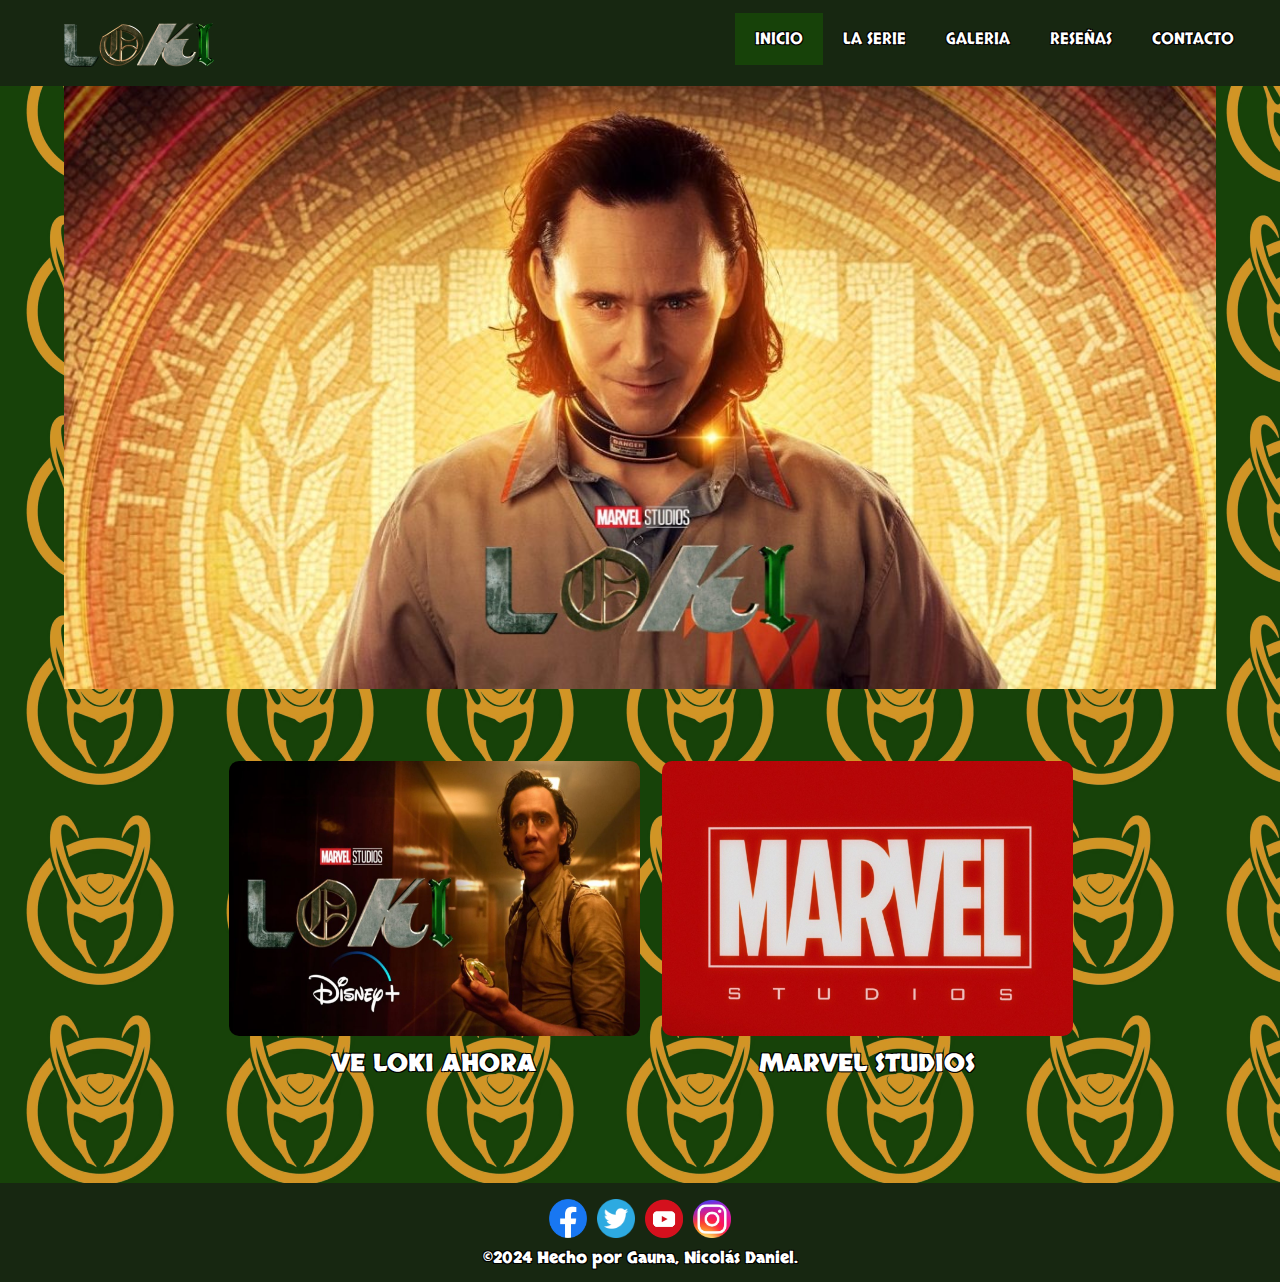
==== commit 2b4a1ec7: "99%" ====
--- a/index.html
+++ b/index.html
@@ -43,8 +43,8 @@
             <article class="secundario">
                 
                 <div class="div_inicio">
-                    <a href="https://www.youtube.com/watch?v=KcBStos46EM" target="_blank"><img src="imagenes/galeria/trailer.jpg" alt="Throg">
-                    <h2>TRAILER OFICIAL</h2>
+                    <a href="https://www.disneyplus.com/es-419/browse/entity-8f8c5cbb-e5ba-4285-9e2c-86abcac9fd50" target="_blank"><img src="imagenes/galeria/loki_disney.jpg" alt="Loki en Disney+">
+                    <h2>VE LOKI AHORA</h2>
                     </a>
                 </div>
                 <div class="div_inicio">
@@ -58,7 +58,7 @@
             <div class="redes">
                 <a href="https://www.facebook.com/lokiofficial/" target="_blank"><img src="imagenes/redes/facebook.png" alt="Facebook"></a>
                 <a href="https://x.com/lokiofficial?lang=es" target="_blank"><img src="imagenes/redes/twitter.png" alt="Twitter"></a>
-                <a href="https://www.youtube.com/@MarvelLatino" target="_blank"><img src="imagenes/redes/youtube.png" alt="Youtube"></a>
+                <a href="https://www.youtube.com/watch?v=KcBStos46EM&t=1s" target="_blank"><img src="imagenes/redes/youtube.png" alt="Youtube"></a>
                 <a href="https://www.instagram.com/officialloki/?hl=es" target="_blank"><img src="imagenes/redes/instagram.png" alt="Instagram"></a>
             </div>
             <div class="copy">
--- a/css/estilos.css
+++ b/css/estilos.css
@@ -98,6 +98,7 @@
 	align-items: center;
 	color: #ffffff;
 	text-align: center;
+	
 }
 
 .principal div{
@@ -170,7 +171,7 @@
 }
 .secundario div {
 	display: block;
-	width: 33%;
+	width: 40%;
 	padding-left: 2%;
 	text-align: center;
 	
@@ -203,6 +204,12 @@
 	
 }
 
+div.contenedortemp{
+	background-color: #172711;
+	margin: 20px;
+	border-radius: 10px;
+	padding-right: 27px;
+}
 div.contenedor{
 	background-color: #172711;
 	margin: 20px;
@@ -276,23 +283,27 @@
   -webkit-transition: all 700ms ease-in;
 }
 
-.panel h3 {
-  font-size: 13px;
-  position: absolute;
-  bottom: 20px;
-  left: 20px;
-  margin: 0;
-  opacity: 0;
-}
+
 
 .panel.active {
   flex: 5;
 }
 
-.panel.active h3 {
-  opacity: 1;
-  transition: opacity 0.3s ease-in 0.4s;
-}
+
+
+.panel p {
+	font-size: 13px;
+	position: absolute;
+	bottom: 20px;
+	left: 20px;
+	margin: 0;
+	opacity: 0;
+  }
+
+  .panel.active p {
+	opacity: 1;
+	transition: opacity 0.3s ease-in 0.4s;
+  }
 
 .galeria{
 
@@ -389,6 +400,9 @@
 	position:relative
 }
 
+input, textarea{
+	color: white;
+}
 input{
 	width:100%;
 	margin-top: 30px;
@@ -471,7 +485,7 @@
     }
 
     header div img {
-        max-width: 50%;
+        max-width: 64%;
         padding-top: 2%;
     }
     header nav {
@@ -487,6 +501,9 @@
         display: block;
         padding-right: 0.6rem;
         text-align: right;
+		padding-top: 9px;
+		padding-right: 14px;
+		font-size: 22px;
     }
     nav ul {
         display: none;
@@ -511,6 +528,7 @@
     .principal {
         height: 250px;
         padding: 10%;
+		margin-top: -29px;
     }
 
     .principal div {
@@ -615,4 +633,60 @@
     .vertical li:hover {
         background-color: #174209;
     }
-}+
+	div.pie_contacto{
+		position:absolute;
+		bottom: -20px;
+		right:3%;
+		background:#174209;
+		color:#fff;
+		width:335px;
+		padding:16px 4px 16px 0;
+		border-radius:6px;
+		height: 46px;
+		box-shadow:10px 10px 40px -14px #000;
+	}
+
+	.form{
+
+		padding-left: 30px;
+		margin-left: 24px;
+		width: 88%;
+		padding-top: 38px;
+		margin-top: 14px;
+		height: 460px;
+		margin-bottom: 14px;
+	}
+	
+	div.contenedor {
+		padding-right: 5px;
+		
+	}
+	
+	div.contenedortemp{
+		padding-right: 5px;
+		padding-bottom: 817px;	
+
+	}
+	.secundario div.imagtemp {
+
+		margin-bottom: -54px;
+	}
+
+	.secundario div img {
+		width: 356px;
+		margin-left: -9px;
+	}
+
+	.secundario div.imgcont{
+		padding-left: 34px;
+	}
+	.secundario div h2{
+		margin:-3px;
+	}
+
+	footer .redes{
+		padding-top: 6%;
+	}
+	
+}
